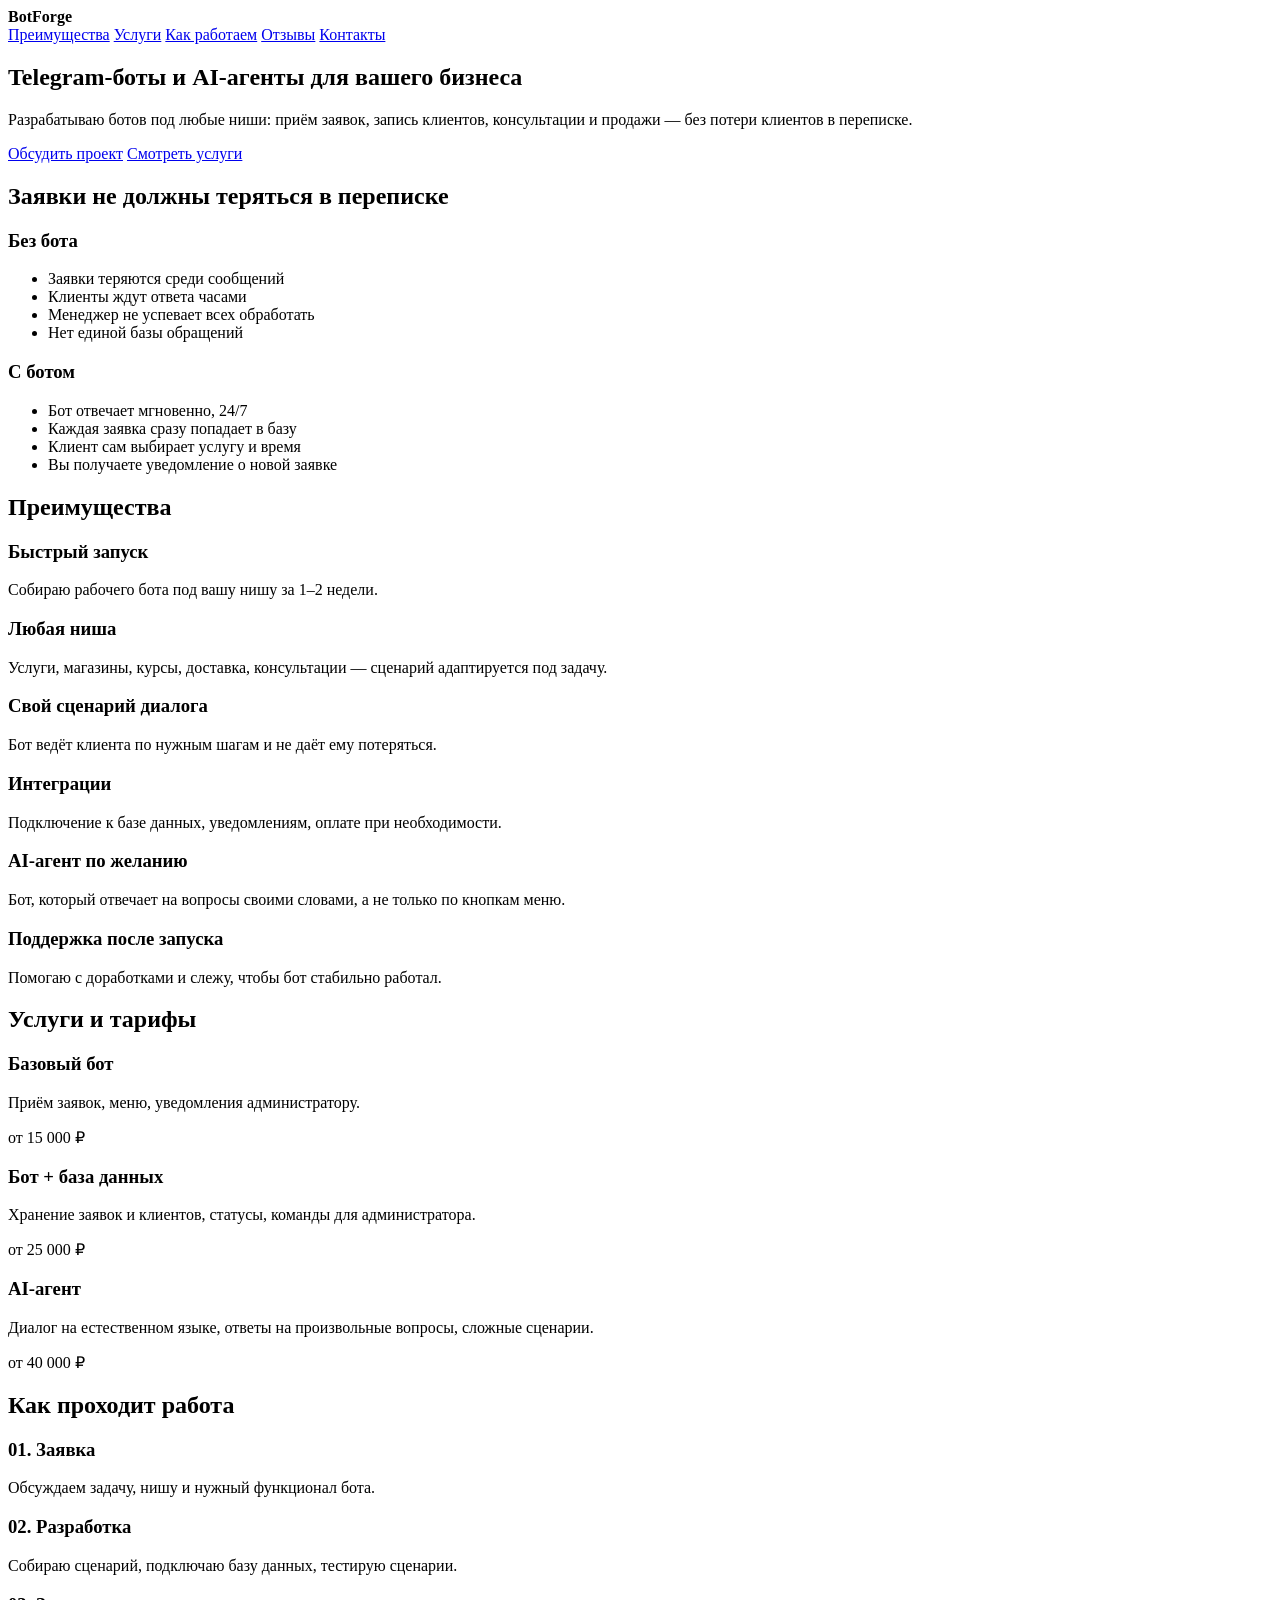
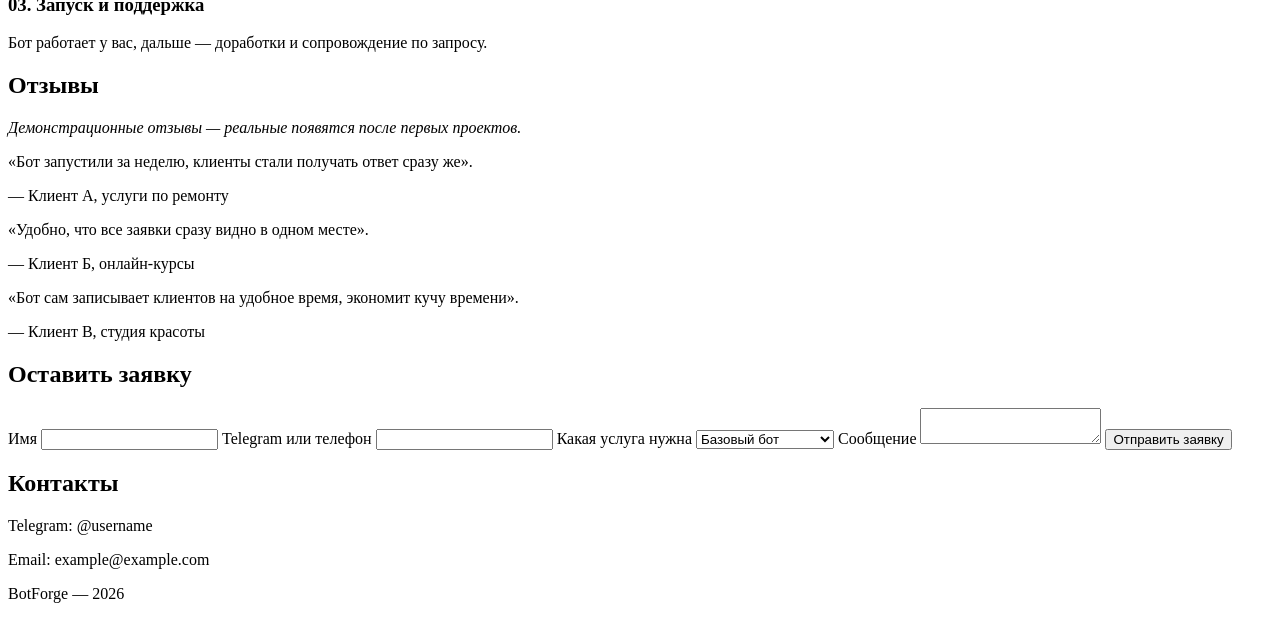
==== mockup.html @ 84a52e98 "Add mockup.html with landing page structure and draft copy Structure blends orbitcryptoai.com and or" ====
<!DOCTYPE html>
<html lang="ru">
<head>
    <meta charset="UTF-8">
    <title>BotForge — разработка Telegram-ботов и AI-агентов</title>
</head>
<body>

<header>
    <strong>BotForge</strong>
    <nav>
        <a href="#advantages">Преимущества</a>
        <a href="#services">Услуги</a>
        <a href="#steps">Как работаем</a>
        <a href="#reviews">Отзывы</a>
        <a href="#contact">Контакты</a>
    </nav>
</header>

<section id="hero">
    <h1>Telegram-боты и AI-агенты для вашего бизнеса</h1>
    <p>Разрабатываю ботов под любые ниши: приём заявок, запись клиентов, консультации и продажи — без потери клиентов в переписке.</p>
    <a href="#contact">Обсудить проект</a>
    <a href="#services">Смотреть услуги</a>
</section>

<section id="problem-solution">
    <h2>Заявки не должны теряться в переписке</h2>

    <div>
        <h3>Без бота</h3>
        <ul>
            <li>Заявки теряются среди сообщений</li>
            <li>Клиенты ждут ответа часами</li>
            <li>Менеджер не успевает всех обработать</li>
            <li>Нет единой базы обращений</li>
        </ul>
    </div>

    <div>
        <h3>С ботом</h3>
        <ul>
            <li>Бот отвечает мгновенно, 24/7</li>
            <li>Каждая заявка сразу попадает в базу</li>
            <li>Клиент сам выбирает услугу и время</li>
            <li>Вы получаете уведомление о новой заявке</li>
        </ul>
    </div>
</section>

<section id="advantages">
    <h2>Преимущества</h2>

    <div>
        <h3>Быстрый запуск</h3>
        <p>Собираю рабочего бота под вашу нишу за 1–2 недели.</p>
    </div>
    <div>
        <h3>Любая ниша</h3>
        <p>Услуги, магазины, курсы, доставка, консультации — сценарий адаптируется под задачу.</p>
    </div>
    <div>
        <h3>Свой сценарий диалога</h3>
        <p>Бот ведёт клиента по нужным шагам и не даёт ему потеряться.</p>
    </div>
    <div>
        <h3>Интеграции</h3>
        <p>Подключение к базе данных, уведомлениям, оплате при необходимости.</p>
    </div>
    <div>
        <h3>AI-агент по желанию</h3>
        <p>Бот, который отвечает на вопросы своими словами, а не только по кнопкам меню.</p>
    </div>
    <div>
        <h3>Поддержка после запуска</h3>
        <p>Помогаю с доработками и слежу, чтобы бот стабильно работал.</p>
    </div>
</section>

<section id="services">
    <h2>Услуги и тарифы</h2>

    <div>
        <h3>Базовый бот</h3>
        <p>Приём заявок, меню, уведомления администратору.</p>
        <p>от 15 000 ₽</p>
    </div>

    <div>
        <h3>Бот + база данных</h3>
        <p>Хранение заявок и клиентов, статусы, команды для администратора.</p>
        <p>от 25 000 ₽</p>
    </div>

    <div>
        <h3>AI-агент</h3>
        <p>Диалог на естественном языке, ответы на произвольные вопросы, сложные сценарии.</p>
        <p>от 40 000 ₽</p>
    </div>
</section>

<section id="steps">
    <h2>Как проходит работа</h2>

    <div>
        <h3>01. Заявка</h3>
        <p>Обсуждаем задачу, нишу и нужный функционал бота.</p>
    </div>
    <div>
        <h3>02. Разработка</h3>
        <p>Собираю сценарий, подключаю базу данных, тестирую сценарии.</p>
    </div>
    <div>
        <h3>03. Запуск и поддержка</h3>
        <p>Бот работает у вас, дальше — доработки и сопровождение по запросу.</p>
    </div>
</section>

<section id="reviews">
    <h2>Отзывы</h2>
    <p><em>Демонстрационные отзывы — реальные появятся после первых проектов.</em></p>

    <div>
        <p>«Бот запустили за неделю, клиенты стали получать ответ сразу же».</p>
        <p>— Клиент А, услуги по ремонту</p>
    </div>
    <div>
        <p>«Удобно, что все заявки сразу видно в одном месте».</p>
        <p>— Клиент Б, онлайн-курсы</p>
    </div>
    <div>
        <p>«Бот сам записывает клиентов на удобное время, экономит кучу времени».</p>
        <p>— Клиент В, студия красоты</p>
    </div>
</section>

<section id="contact-form">
    <h2>Оставить заявку</h2>
    <form>
        <label for="name">Имя</label>
        <input type="text" id="name" name="name">

        <label for="contact">Telegram или телефон</label>
        <input type="text" id="contact" name="contact">

        <label for="service">Какая услуга нужна</label>
        <select id="service" name="service">
            <option>Базовый бот</option>
            <option>Бот + база данных</option>
            <option>AI-агент</option>
        </select>

        <label for="message">Сообщение</label>
        <textarea id="message" name="message"></textarea>

        <button type="submit">Отправить заявку</button>
    </form>
</section>

<section id="contact">
    <h2>Контакты</h2>
    <p>Telegram: @username</p>
    <p>Email: example@example.com</p>
</section>

<footer>
    <p>BotForge — 2026</p>
</footer>

</body>
</html>
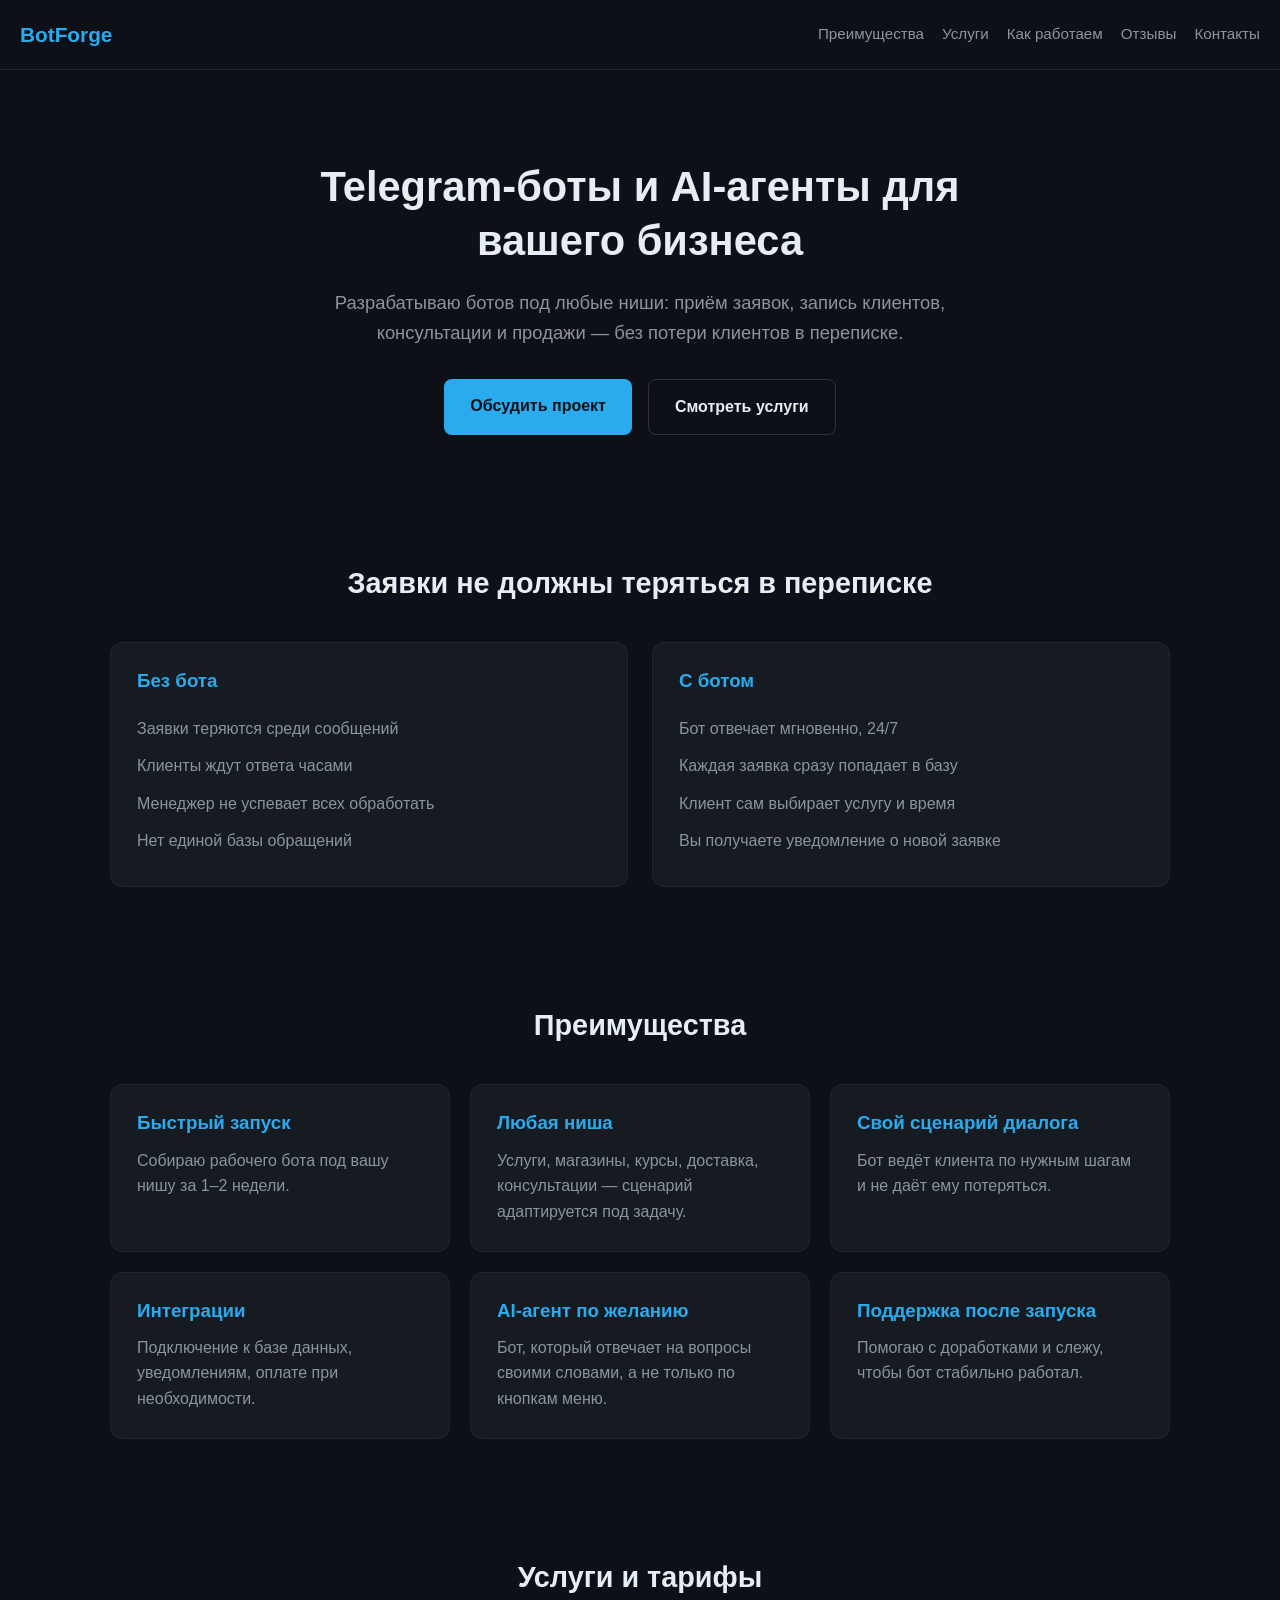
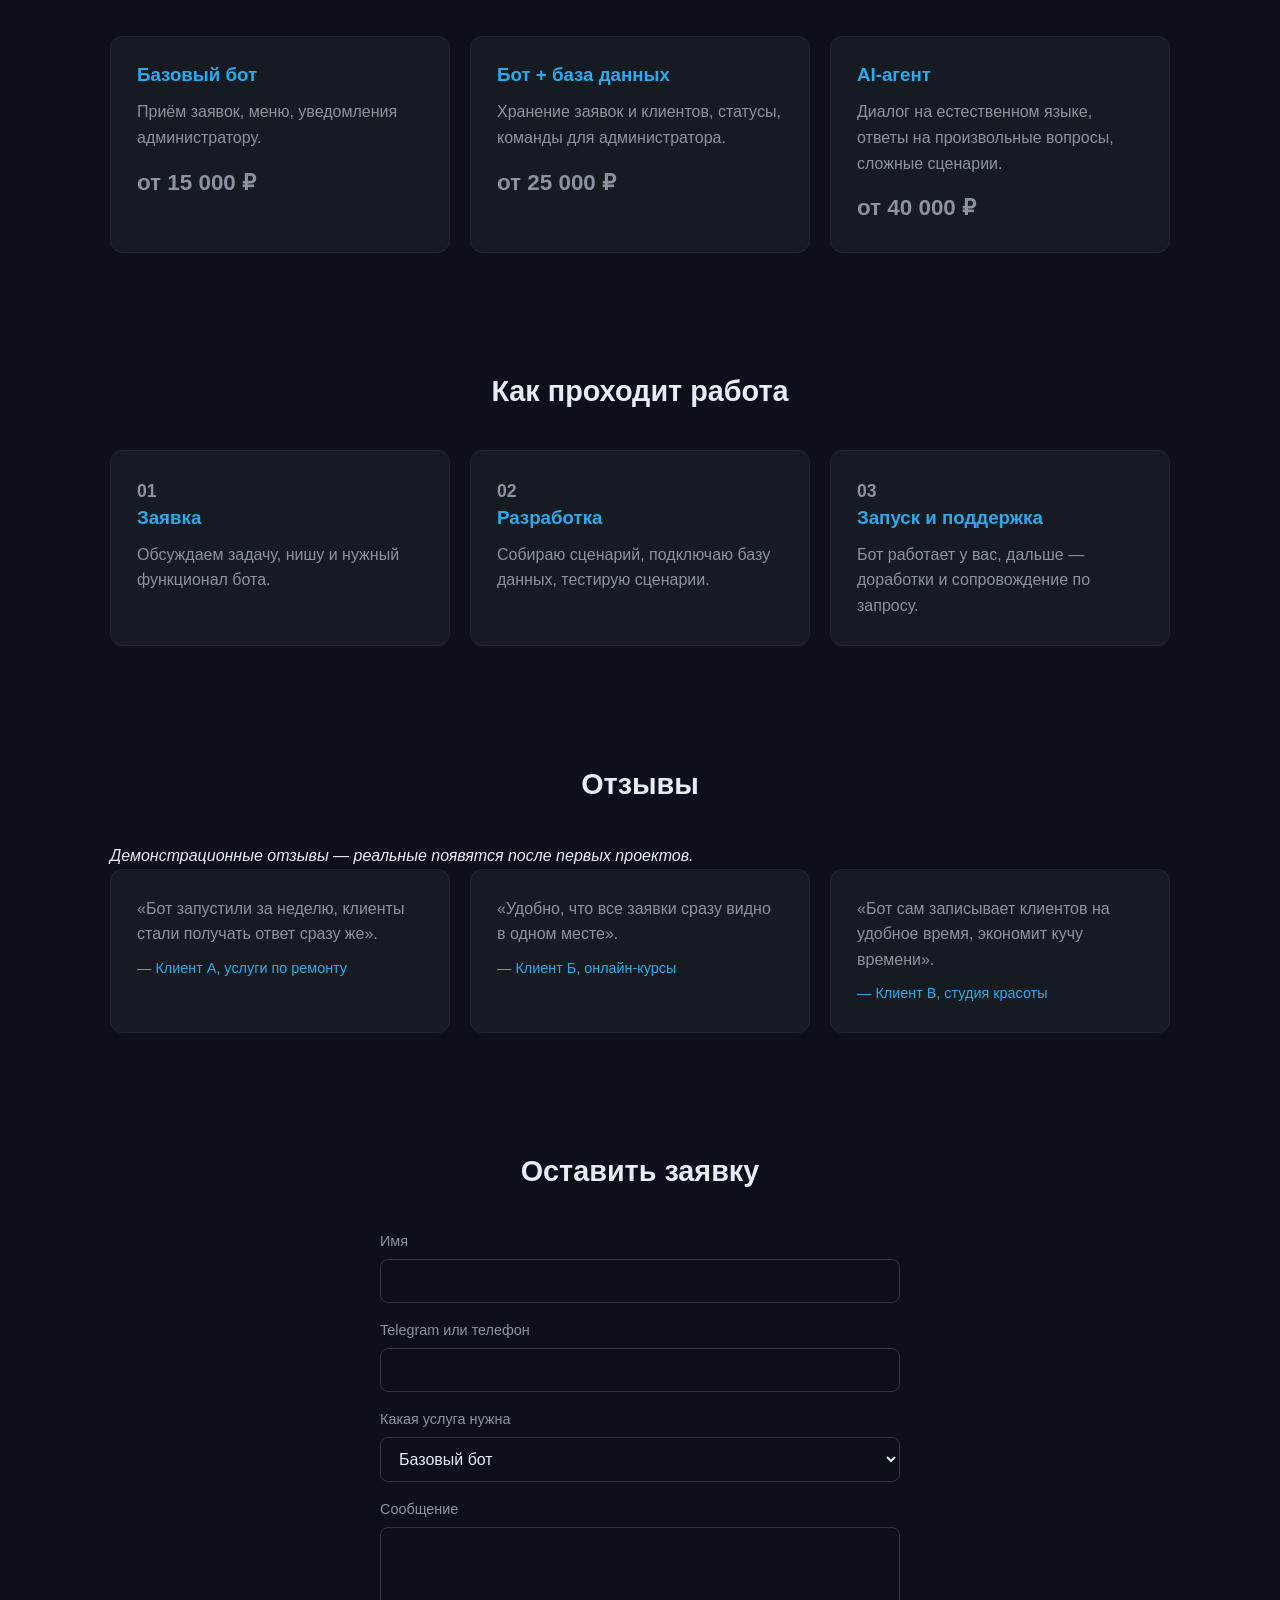
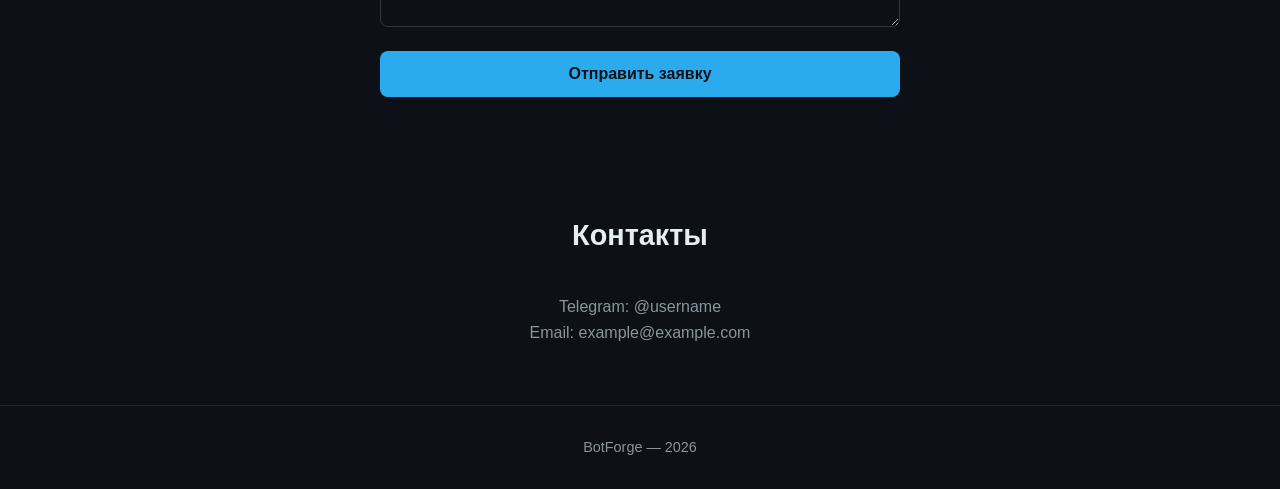
==== commit 43471ba7: "Add styles.css: dark theme, responsive layout for mockup.html Grid sections collapse from 3 to 2 to " ====
--- a/mockup.html
+++ b/mockup.html
@@ -2,7 +2,9 @@
 <html lang="ru">
 <head>
     <meta charset="UTF-8">
+    <meta name="viewport" content="width=device-width, initial-scale=1">
     <title>BotForge — разработка Telegram-ботов и AI-агентов</title>
+    <link rel="stylesheet" href="styles.css">
 </head>
 <body>
 
@@ -20,140 +22,163 @@
 <section id="hero">
     <h1>Telegram-боты и AI-агенты для вашего бизнеса</h1>
     <p>Разрабатываю ботов под любые ниши: приём заявок, запись клиентов, консультации и продажи — без потери клиентов в переписке.</p>
-    <a href="#contact">Обсудить проект</a>
-    <a href="#services">Смотреть услуги</a>
+    <div class="cta-row">
+        <a href="#contact" class="btn btn-primary">Обсудить проект</a>
+        <a href="#services" class="btn btn-secondary">Смотреть услуги</a>
+    </div>
 </section>
 
 <section id="problem-solution">
     <h2>Заявки не должны теряться в переписке</h2>
 
-    <div>
-        <h3>Без бота</h3>
-        <ul>
-            <li>Заявки теряются среди сообщений</li>
-            <li>Клиенты ждут ответа часами</li>
-            <li>Менеджер не успевает всех обработать</li>
-            <li>Нет единой базы обращений</li>
-        </ul>
-    </div>
+    <div class="ps-row">
+        <div class="card">
+            <h3>Без бота</h3>
+            <ul>
+                <li>Заявки теряются среди сообщений</li>
+                <li>Клиенты ждут ответа часами</li>
+                <li>Менеджер не успевает всех обработать</li>
+                <li>Нет единой базы обращений</li>
+            </ul>
+        </div>
 
-    <div>
-        <h3>С ботом</h3>
-        <ul>
-            <li>Бот отвечает мгновенно, 24/7</li>
-            <li>Каждая заявка сразу попадает в базу</li>
-            <li>Клиент сам выбирает услугу и время</li>
-            <li>Вы получаете уведомление о новой заявке</li>
-        </ul>
+        <div class="card">
+            <h3>С ботом</h3>
+            <ul>
+                <li>Бот отвечает мгновенно, 24/7</li>
+                <li>Каждая заявка сразу попадает в базу</li>
+                <li>Клиент сам выбирает услугу и время</li>
+                <li>Вы получаете уведомление о новой заявке</li>
+            </ul>
+        </div>
     </div>
 </section>
 
 <section id="advantages">
     <h2>Преимущества</h2>
 
-    <div>
-        <h3>Быстрый запуск</h3>
-        <p>Собираю рабочего бота под вашу нишу за 1–2 недели.</p>
-    </div>
-    <div>
-        <h3>Любая ниша</h3>
-        <p>Услуги, магазины, курсы, доставка, консультации — сценарий адаптируется под задачу.</p>
-    </div>
-    <div>
-        <h3>Свой сценарий диалога</h3>
-        <p>Бот ведёт клиента по нужным шагам и не даёт ему потеряться.</p>
-    </div>
-    <div>
-        <h3>Интеграции</h3>
-        <p>Подключение к базе данных, уведомлениям, оплате при необходимости.</p>
-    </div>
-    <div>
-        <h3>AI-агент по желанию</h3>
-        <p>Бот, который отвечает на вопросы своими словами, а не только по кнопкам меню.</p>
-    </div>
-    <div>
-        <h3>Поддержка после запуска</h3>
-        <p>Помогаю с доработками и слежу, чтобы бот стабильно работал.</p>
+    <div class="grid-3">
+        <div class="card">
+            <h3>Быстрый запуск</h3>
+            <p>Собираю рабочего бота под вашу нишу за 1–2 недели.</p>
+        </div>
+        <div class="card">
+            <h3>Любая ниша</h3>
+            <p>Услуги, магазины, курсы, доставка, консультации — сценарий адаптируется под задачу.</p>
+        </div>
+        <div class="card">
+            <h3>Свой сценарий диалога</h3>
+            <p>Бот ведёт клиента по нужным шагам и не даёт ему потеряться.</p>
+        </div>
+        <div class="card">
+            <h3>Интеграции</h3>
+            <p>Подключение к базе данных, уведомлениям, оплате при необходимости.</p>
+        </div>
+        <div class="card">
+            <h3>AI-агент по желанию</h3>
+            <p>Бот, который отвечает на вопросы своими словами, а не только по кнопкам меню.</p>
+        </div>
+        <div class="card">
+            <h3>Поддержка после запуска</h3>
+            <p>Помогаю с доработками и слежу, чтобы бот стабильно работал.</p>
+        </div>
     </div>
 </section>
 
 <section id="services">
     <h2>Услуги и тарифы</h2>
 
-    <div>
-        <h3>Базовый бот</h3>
-        <p>Приём заявок, меню, уведомления администратору.</p>
-        <p>от 15 000 ₽</p>
-    </div>
+    <div class="grid-3">
+        <div class="card">
+            <h3>Базовый бот</h3>
+            <p>Приём заявок, меню, уведомления администратору.</p>
+            <p class="price">от 15 000 ₽</p>
+        </div>
 
-    <div>
-        <h3>Бот + база данных</h3>
-        <p>Хранение заявок и клиентов, статусы, команды для администратора.</p>
-        <p>от 25 000 ₽</p>
-    </div>
+        <div class="card">
+            <h3>Бот + база данных</h3>
+            <p>Хранение заявок и клиентов, статусы, команды для администратора.</p>
+            <p class="price">от 25 000 ₽</p>
+        </div>
 
-    <div>
-        <h3>AI-агент</h3>
-        <p>Диалог на естественном языке, ответы на произвольные вопросы, сложные сценарии.</p>
-        <p>от 40 000 ₽</p>
+        <div class="card">
+            <h3>AI-агент</h3>
+            <p>Диалог на естественном языке, ответы на произвольные вопросы, сложные сценарии.</p>
+            <p class="price">от 40 000 ₽</p>
+        </div>
     </div>
 </section>
 
 <section id="steps">
     <h2>Как проходит работа</h2>
 
-    <div>
-        <h3>01. Заявка</h3>
-        <p>Обсуждаем задачу, нишу и нужный функционал бота.</p>
-    </div>
-    <div>
-        <h3>02. Разработка</h3>
-        <p>Собираю сценарий, подключаю базу данных, тестирую сценарии.</p>
-    </div>
-    <div>
-        <h3>03. Запуск и поддержка</h3>
-        <p>Бот работает у вас, дальше — доработки и сопровождение по запросу.</p>
+    <div class="grid-3">
+        <div class="card">
+            <p class="step-number">01</p>
+            <h3>Заявка</h3>
+            <p>Обсуждаем задачу, нишу и нужный функционал бота.</p>
+        </div>
+        <div class="card">
+            <p class="step-number">02</p>
+            <h3>Разработка</h3>
+            <p>Собираю сценарий, подключаю базу данных, тестирую сценарии.</p>
+        </div>
+        <div class="card">
+            <p class="step-number">03</p>
+            <h3>Запуск и поддержка</h3>
+            <p>Бот работает у вас, дальше — доработки и сопровождение по запросу.</p>
+        </div>
     </div>
 </section>
 
 <section id="reviews">
     <h2>Отзывы</h2>
-    <p><em>Демонстрационные отзывы — реальные появятся после первых проектов.</em></p>
+    <p class="reviews-note"><em>Демонстрационные отзывы — реальные появятся после первых проектов.</em></p>
 
-    <div>
-        <p>«Бот запустили за неделю, клиенты стали получать ответ сразу же».</p>
-        <p>— Клиент А, услуги по ремонту</p>
-    </div>
-    <div>
-        <p>«Удобно, что все заявки сразу видно в одном месте».</p>
-        <p>— Клиент Б, онлайн-курсы</p>
-    </div>
-    <div>
-        <p>«Бот сам записывает клиентов на удобное время, экономит кучу времени».</p>
-        <p>— Клиент В, студия красоты</p>
+    <div class="grid-3">
+        <div class="card review">
+            <p>«Бот запустили за неделю, клиенты стали получать ответ сразу же».</p>
+            <p>— Клиент А, услуги по ремонту</p>
+        </div>
+        <div class="card review">
+            <p>«Удобно, что все заявки сразу видно в одном месте».</p>
+            <p>— Клиент Б, онлайн-курсы</p>
+        </div>
+        <div class="card review">
+            <p>«Бот сам записывает клиентов на удобное время, экономит кучу времени».</p>
+            <p>— Клиент В, студия красоты</p>
+        </div>
     </div>
 </section>
 
 <section id="contact-form">
     <h2>Оставить заявку</h2>
     <form>
-        <label for="name">Имя</label>
-        <input type="text" id="name" name="name">
+        <div>
+            <label for="name">Имя</label>
+            <input type="text" id="name" name="name">
+        </div>
 
-        <label for="contact">Telegram или телефон</label>
-        <input type="text" id="contact" name="contact">
+        <div>
+            <label for="contact">Telegram или телефон</label>
+            <input type="text" id="contact" name="contact">
+        </div>
 
-        <label for="service">Какая услуга нужна</label>
-        <select id="service" name="service">
-            <option>Базовый бот</option>
-            <option>Бот + база данных</option>
-            <option>AI-агент</option>
-        </select>
+        <div>
+            <label for="service">Какая услуга нужна</label>
+            <select id="service" name="service">
+                <option>Базовый бот</option>
+                <option>Бот + база данных</option>
+                <option>AI-агент</option>
+            </select>
+        </div>
 
-        <label for="message">Сообщение</label>
-        <textarea id="message" name="message"></textarea>
+        <div>
+            <label for="message">Сообщение</label>
+            <textarea id="message" name="message"></textarea>
+        </div>
 
-        <button type="submit">Отправить заявку</button>
+        <button type="submit" class="btn btn-primary">Отправить заявку</button>
     </form>
 </section>
 
--- a/styles.css
+++ b/styles.css
@@ -0,0 +1,313 @@
+* {
+    box-sizing: border-box;
+    margin: 0;
+    padding: 0;
+}
+
+html, body {
+    max-width: 100%;
+    overflow-x: hidden;
+}
+
+body {
+    font-family: -apple-system, "Segoe UI", Roboto, Arial, sans-serif;
+    background-color: #0d1117;
+    color: #e6edf3;
+    line-height: 1.6;
+}
+
+img {
+    max-width: 100%;
+    display: block;
+}
+
+a {
+    color: inherit;
+    text-decoration: none;
+}
+
+ul {
+    list-style: none;
+}
+
+.container {
+    width: 100%;
+    max-width: 1100px;
+    margin: 0 auto;
+    padding: 0 20px;
+}
+
+h1, h2, h3 {
+    line-height: 1.3;
+}
+
+/* Header */
+
+header {
+    display: flex;
+    flex-wrap: wrap;
+    align-items: center;
+    justify-content: space-between;
+    gap: 12px;
+    padding: 18px 20px;
+    border-bottom: 1px solid #21262d;
+    position: sticky;
+    top: 0;
+    background-color: #0d1117;
+    z-index: 10;
+}
+
+header strong {
+    font-size: 1.3rem;
+    color: #2AABEE;
+}
+
+header nav {
+    display: flex;
+    flex-wrap: wrap;
+    gap: 18px;
+}
+
+header nav a {
+    color: #8b949e;
+    font-size: 0.95rem;
+}
+
+header nav a:hover {
+    color: #e6edf3;
+}
+
+/* Buttons */
+
+.btn {
+    display: inline-block;
+    padding: 14px 26px;
+    border-radius: 8px;
+    font-weight: 600;
+    font-size: 1rem;
+    min-height: 44px;
+    text-align: center;
+}
+
+.btn-primary {
+    background-color: #2AABEE;
+    color: #0d1117;
+}
+
+.btn-secondary {
+    background-color: transparent;
+    color: #e6edf3;
+    border: 1px solid #30363d;
+}
+
+/* Sections */
+
+section {
+    padding: 60px 20px;
+}
+
+section h2 {
+    font-size: 1.8rem;
+    text-align: center;
+    margin-bottom: 40px;
+}
+
+/* Hero */
+
+#hero {
+    text-align: center;
+    padding: 90px 20px 70px;
+    max-width: 720px;
+    margin: 0 auto;
+}
+
+#hero h1 {
+    font-size: 2.6rem;
+    margin-bottom: 20px;
+}
+
+#hero p {
+    color: #8b949e;
+    font-size: 1.15rem;
+    margin-bottom: 32px;
+}
+
+#hero .cta-row {
+    display: flex;
+    justify-content: center;
+    gap: 16px;
+    flex-wrap: wrap;
+}
+
+/* Problem / solution */
+
+#problem-solution {
+    max-width: 1100px;
+    margin: 0 auto;
+}
+
+.ps-row {
+    display: flex;
+    flex-wrap: wrap;
+    gap: 24px;
+}
+
+.ps-row .card {
+    flex: 1 1 300px;
+}
+
+#problem-solution h3 {
+    margin-bottom: 16px;
+    color: #2AABEE;
+}
+
+#problem-solution ul li {
+    padding: 6px 0;
+    color: #8b949e;
+}
+
+/* Grid sections shared: advantages, services, steps, reviews */
+
+#advantages, #services, #steps, #reviews {
+    max-width: 1100px;
+    margin: 0 auto;
+}
+
+.grid-3 {
+    display: grid;
+    grid-template-columns: repeat(3, 1fr);
+    gap: 20px;
+}
+
+@media (max-width: 900px) {
+    .grid-3 {
+        grid-template-columns: repeat(2, 1fr);
+    }
+}
+
+@media (max-width: 600px) {
+    .grid-3 {
+        grid-template-columns: 1fr;
+    }
+}
+
+.card {
+    background-color: #161b22;
+    border: 1px solid #21262d;
+    border-radius: 12px;
+    padding: 26px;
+}
+
+.card h3 {
+    margin-bottom: 12px;
+    color: #2AABEE;
+}
+
+.card p {
+    color: #8b949e;
+}
+
+/* Services / pricing */
+
+.price {
+    font-size: 1.4rem;
+    font-weight: 700;
+    color: #e6edf3;
+    margin-top: 14px;
+}
+
+/* Steps */
+
+.step-number {
+    color: #2AABEE;
+    font-size: 1.1rem;
+    font-weight: 700;
+}
+
+/* Reviews */
+
+.review p:last-child {
+    margin-top: 10px;
+    color: #2AABEE;
+    font-size: 0.9rem;
+}
+
+/* Contact form */
+
+#contact-form {
+    max-width: 560px;
+    margin: 0 auto;
+}
+
+#contact-form form {
+    display: flex;
+    flex-direction: column;
+    gap: 16px;
+}
+
+#contact-form label {
+    font-size: 0.9rem;
+    color: #8b949e;
+    margin-bottom: 6px;
+    display: block;
+}
+
+#contact-form input,
+#contact-form select,
+#contact-form textarea {
+    width: 100%;
+    padding: 12px 14px;
+    border-radius: 8px;
+    border: 1px solid #30363d;
+    background-color: #0d1117;
+    color: #e6edf3;
+    font-size: 1rem;
+}
+
+#contact-form textarea {
+    min-height: 100px;
+    resize: vertical;
+}
+
+#contact-form button {
+    border: none;
+    cursor: pointer;
+}
+
+/* Contacts + footer */
+
+#contact {
+    text-align: center;
+}
+
+#contact p {
+    color: #8b949e;
+}
+
+footer {
+    text-align: center;
+    padding: 30px 20px;
+    border-top: 1px solid #21262d;
+    color: #8b949e;
+    font-size: 0.9rem;
+}
+
+/* Mobile tweaks */
+
+@media (max-width: 480px) {
+    #hero h1 {
+        font-size: 2rem;
+    }
+
+    #hero .cta-row {
+        flex-direction: column;
+    }
+
+    #hero .cta-row a {
+        width: 100%;
+    }
+
+    section {
+        padding: 40px 16px;
+    }
+}
